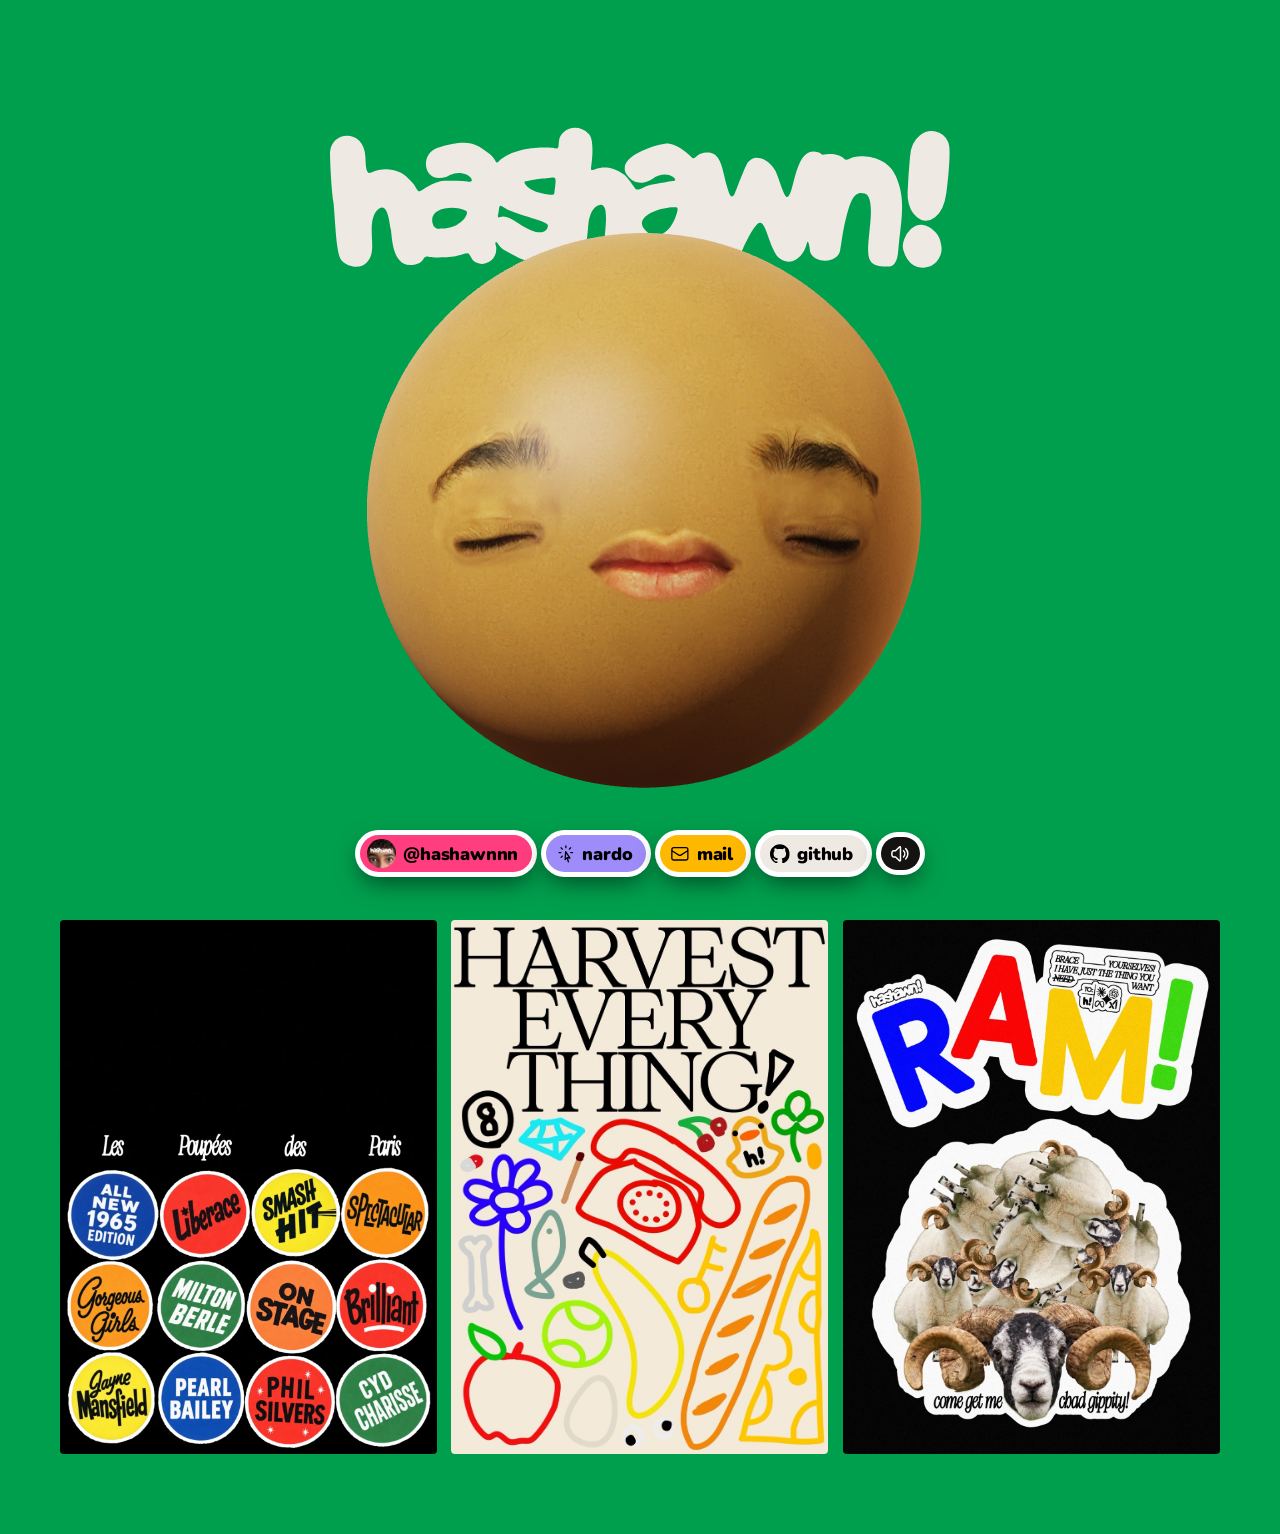
==== index.html @ c71bf241 "RAM! at the new ratio" ====
<!doctype html>
<html lang="en">
<head>
<meta charset="utf-8">
<meta name="viewport" content="width=device-width, initial-scale=1, viewport-fit=cover">
<title>hashawn!</title>
<meta name="description" content="hashawn — a face on a ball, some posters, and Nardo.">
<meta name="theme-color" content="#009f4d">
<link rel="preconnect" href="https://fonts.googleapis.com">
<link rel="stylesheet" href="https://fonts.googleapis.com/css2?family=Nunito:wght@800;900&display=swap">
<link rel="stylesheet" href="style.css">
<link rel="icon" href="assets/favicon.svg" type="image/svg+xml">
<link rel="preload" as="image" href="assets/face/open_closed.webp">
<link rel="preload" as="image" href="assets/face/normal.webp">
</head>
<body>

<canvas id="face" aria-label="Hassan's face, on a ball. Drag to spin, tap to poke."></canvas>
<div class="bubble" id="bubble" hidden><span class="txt"></span></div>

<main>
  <header class="hero" id="hero">
    <svg class="logo" id="lockup" viewBox="0 0 906 205" aria-label="hashawn!"><use href="#logo"/></svg>
    <nav class="pills" aria-label="Links">
      <a class="pill ig" href="https://instagram.com/hashawnnn" target="_blank" rel="noopener"><img class="pfp" src="assets/pfp.png" alt="" width="160" height="160"><span>@hashawnnn</span></a>
      <a class="pill nardo" href="nardo/"><svg class="ic"><use href="#i-rays"/></svg><span>nardo</span></a>
      <a class="pill mail" href="mailto:hi@hashawn.com"><svg class="ic"><use href="#i-mail"/></svg><span>mail</span></a>
      <a class="pill gh" href="https://github.com/hshwn" target="_blank" rel="noopener"><svg class="ic"><use href="#i-github"/></svg><span>github</span></a>
      <button class="pill mute" id="mute" aria-pressed="false" aria-label="Mute him"><svg class="ic on"><use href="#i-speaker"/></svg><svg class="ic off"><use href="#i-speaker-x"/></svg></button>
    </nav>
  </header>

  <section class="grid" id="grid" aria-label="Posters">
    <a class="poster" href="assets/poupees.webp" data-id="poupees" data-title="Les Poupées de Paris" data-line="twelve badges. one afternoon. five colors and a lot of liberace.">
      <img src="assets/poupees-thumb.jpg" alt="Les Poupées de Paris, a sheet of twelve showbiz badges" width="1131" height="1600" loading="lazy">
    </a>
    <a class="poster" href="assets/harvest.jpg" data-id="harvest" data-title="Harvest Everything!" data-line="every single doodle drawn on a trackpad. the phone has a cord because it's a nice phone.">
      <img src="assets/harvest-thumb.jpg" alt="Harvest Everything, a doodle poster" width="905" height="1280" loading="lazy">
    </a>
    <a class="poster" href="assets/ram.webp" data-id="ram" data-title="RAM!" data-line="the sheep are real. the threat is real. come get me chad gippity.">
      <img src="assets/ram-thumb.jpg" alt="RAM!, a sticker poster of a pile of rams" width="1131" height="1600" loading="lazy">
    </a>
  </section>
</main>

<div class="shade" id="shade" hidden></div>

<script src="sprite.js"></script>
<script src="voice.js"></script>
<script src="sphere.js"></script>
<script src="site.js"></script>
</body>
</html>
---- style.css ----
/* hashawn.com */
:root {
  --bg: #009f4d;
  --black: #000;
  --cream: #eee9e3;
  --green: #009f4d;
  --nardo: #9e8cfa;
  --rose: #ff3d7f;
  --amber: #ffb800;
  --paper: #161616;
  --ink: #f1ede6;
  --mute: #8f8a82;
  --line: rgba(255,255,255,0.08);
  --rim: 5px;
  --r: 22px;
  --gap: 14px;
}

* { box-sizing: border-box; }
html { -webkit-text-size-adjust: 100%; background: var(--bg); scroll-behavior: smooth; }
body {
  margin: 0;
  background: var(--bg);
  color: var(--ink);
  font-family: ui-rounded, "SF Pro Rounded", "Nunito", system-ui, -apple-system, sans-serif;
  font-weight: 800;
  -webkit-font-smoothing: antialiased;
  overflow-x: hidden;
}
a { color: inherit; text-decoration: none; }

/* ---------- the ball ---------- */
#face {
  position: fixed; left: 0; top: 0; width: 100vw; height: 100vh; height: 100lvh;   /* large viewport: never resizes when the phone toolbar collapses */
  z-index: 45; pointer-events: none;          /* above the shade and an open poster; hit-testing is done in JS */
  touch-action: none;
}
#face.hot { pointer-events: auto; cursor: grab; }
#face.hot.grabbing { cursor: grabbing; }

.bubble {
  position: fixed; z-index: 46;
  width: max-content; max-width: min(320px, 70vw);
  background: #fff; color: #000;
  border-radius: 18px; padding: 10px 14px;
  font-size: 15px; font-weight: 800; line-height: 1.3;
  transform: translate(-50%, -100%);
  pointer-events: none;
  filter: drop-shadow(0 8px 20px rgba(0,0,0,0.5));
}
.bubble::after {
  content: ""; position: absolute; left: calc(50% + var(--tail, 0px)); bottom: -9px; width: 18px; height: 18px;
  background: #fff; border-radius: 3px; transform: translateX(-50%) rotate(45deg);
}
.bubble[hidden] { display: none; }
.bubble .txt::after { content: "▍"; animation: caret 0.8s steps(2) infinite; }
.bubble.done .txt::after { content: ""; }
@keyframes caret { 50% { opacity: 0; } }

/* ---------- hero ---------- */
main { max-width: 1200px; margin: 0 auto; padding: 0 20px 80px; }
.hero { position: relative; height: 100svh; min-height: 560px; }
.logo {
  position: fixed; left: 0; top: 0; transform-origin: 0 0;
  width: min(620px, 74vw); height: auto; overflow: visible;
  color: var(--cream); fill: currentColor;
  z-index: 40; cursor: pointer;
  transition: filter 0.2s, opacity 0.15s;
}
.logo.small { filter: drop-shadow(0 4px 14px rgba(0,0,0,0.8)); }
body.locked { overflow: hidden; }
.pills {
  position: absolute; left: 0; right: 0; bottom: 28px;
  display: flex; flex-wrap: wrap; justify-content: center; align-items: center; gap: 12px 14px;
  z-index: 7;
}
.pill {
  display: inline-flex; align-items: center; gap: 0.4em;
  padding: 0.36em 0.75em 0.36em 0.55em;
  border-radius: 999px;
  background: var(--role); color: #000;
  font: inherit; font-size: clamp(15px, 1.4vw, 19px); font-weight: 900; letter-spacing: -0.01em;
  white-space: nowrap; border: 0; cursor: pointer;
  box-shadow: 0 0 0 var(--rim) #fff, 0 10px 24px rgba(0,0,0,0.55);
  transition: transform 0.08s;
  -webkit-tap-highlight-color: transparent;
}
.pill:active { transform: scale(0.95) rotate(-2deg); }
.pill .ic { width: 1.1em; height: 1.1em; flex: none; }
.pill .pfp { width: 1.6em; height: 1.6em; border-radius: 50%; object-fit: cover; flex: none; margin: -0.2em 0 -0.2em -0.15em; }
.pill.nardo { --role: var(--nardo); }
.pill.ig    { --role: var(--rose); }
.pill.mail  { --role: var(--amber); }
.pill.gh    { --role: var(--cream); }
.pill.mute  { --role: #141311; padding: 0.36em 0.55em; color: #fff; }
.pill.mute .off { display: none; }
.pill.mute[aria-pressed="true"] { --role: #cfc9bf; color: #141311; }
.pill.mute[aria-pressed="true"] .on { display: none; }
.pill.mute[aria-pressed="true"] .off { display: block; }

/* ---------- posters ---------- */
.grid {
  display: grid; grid-template-columns: repeat(3, 1fr); gap: var(--gap); align-items: start;
  padding-top: 20px;
}
.poster {
  display: block; position: relative; z-index: 2;
  touch-action: pan-y;
  -webkit-user-drag: none; -webkit-user-select: none; user-select: none;
  -webkit-tap-highlight-color: transparent;
  will-change: transform;
}
.poster img { display: block; width: 100%; height: auto; border-radius: 4px; pointer-events: none; }
.poster.lifted { z-index: 30; cursor: grabbing; }
.poster.lifted img { box-shadow: 0 30px 70px rgba(0,0,0,0.7); }
.poster.open {
  position: fixed; z-index: 40; left: 50%; top: 50%;
  width: auto; max-width: min(92vw, 1100px);
  transform: translate(-50%, -50%);
  cursor: zoom-out;
}
.poster.open img { width: auto; max-width: min(92vw, 1100px); max-height: 86vh; border-radius: 6px; }
.slot { border-radius: 4px; background: var(--paper); }

.shade { position: fixed; inset: 0; z-index: 35; background: rgba(0,0,0,0.82); }
.shade[hidden] { display: none; }

@media (max-width: 720px) {
  main { padding: 0 14px 60px; }
  .hero { min-height: 520px; }
  .pills { bottom: 18px; gap: 10px; }
  .pill { font-size: 15px; }
  .grid { grid-template-columns: 1fr; gap: 12px; }
  .poster.open img { max-height: 70vh; }
  .bubble { font-size: 14px; }
}

@media (min-width: 721px) and (max-width: 1000px) {
  .grid { grid-template-columns: repeat(2, 1fr); }
}

@media (prefers-reduced-motion: reduce) {
  html { scroll-behavior: auto; }
}

/* ---------- nardo page ---------- */
.study { max-width: 1120px; margin: 0 auto; padding: 18px 16px 60px; display: grid; gap: 14px; font-weight: 600; color: #141311; }
.topbar { display: flex; align-items: center; justify-content: space-between; padding: 6px 2px 10px; }
.topbar .mark { display: block; width: 54px; transform: rotate(-6deg); }
.topbar .mark svg { width: 100%; height: auto; display: block; overflow: visible; color: var(--cream); fill: currentColor; }
.topbar .pill { transform: rotate(3deg); font-size: 16px; }

.nardo-hero {
  background: var(--nardo); color: #000;
  border-radius: var(--r); padding: 26px 22px 22px;
  display: grid; grid-template-columns: auto 1fr auto; align-items: center; gap: 18px;
  box-shadow: 0 0 0 var(--rim) #fff;
  margin: 8px 8px 4px;
}
.nardo-hero h1 { margin: 0; font-size: 44px; font-weight: 900; letter-spacing: -0.02em; }
.nardo-hero .sub { margin: 4px 0 0; font-size: 16px; font-weight: 700; opacity: 0.8; }
.nardo-hero .meta { text-align: right; font-size: 13px; font-weight: 700; opacity: 0.75; line-height: 1.5; }

.chip {
  width: 40px; height: 40px; border-radius: 12px;
  display: grid; place-items: center;
  background: var(--role, var(--cream)); color: #000;
}
.chip svg { width: 22px; height: 22px; }
.chip.big { width: 56px; height: 56px; border-radius: 16px; }
.chip.big svg { width: 32px; height: 32px; }
.nardo-hero .chip { background: #000; color: var(--nardo); }

.sec {
  display: grid; grid-template-columns: 1fr 1fr; gap: 16px;
  background: #f3efe8; border-radius: var(--r); padding: 18px;
  box-shadow: 0 0 0 var(--rim) #fff;
  margin: 8px;
  scroll-margin-top: 10px;
}
.sec.flip .media { order: -1; }
.sec .text { display: flex; flex-direction: column; justify-content: space-between; min-height: 220px; }
.sec .name { font-size: 24px; font-weight: 900; margin: 0; }
.sec .text p { margin: 10px 0 0; color: #141311; font-size: 15px; line-height: 1.45; max-width: 44ch; }
.sec .text em { font-style: normal; color: var(--role); }
.sec .tags { display: flex; flex-wrap: wrap; gap: 6px; margin-top: 14px; }
.tag { font-size: 12px; font-weight: 800; padding: 5px 10px; border-radius: 999px; background: var(--role); color: #000; }
.media {
  aspect-ratio: 16 / 10; border-radius: 10px; overflow: hidden;
  background: rgba(0,0,0,0.06);
  display: grid; place-items: center;
  border: 1.5px dashed color-mix(in srgb, var(--role) 55%, transparent);
  color: var(--role); font-weight: 800; font-size: 13px;
}
.media img, .media video { width: 100%; height: 100%; object-fit: cover; display: block; border: 0; }
.media.has { border: 0; }

@media (max-width: 760px) {
  .sec { grid-template-columns: 1fr; }
  .sec.flip .media { order: 0; }
  .sec .text { min-height: 0; }
  .nardo-hero { grid-template-columns: auto 1fr; }
  .nardo-hero .meta { grid-column: 1 / -1; text-align: left; }
  .nardo-hero h1 { font-size: 34px; }
}
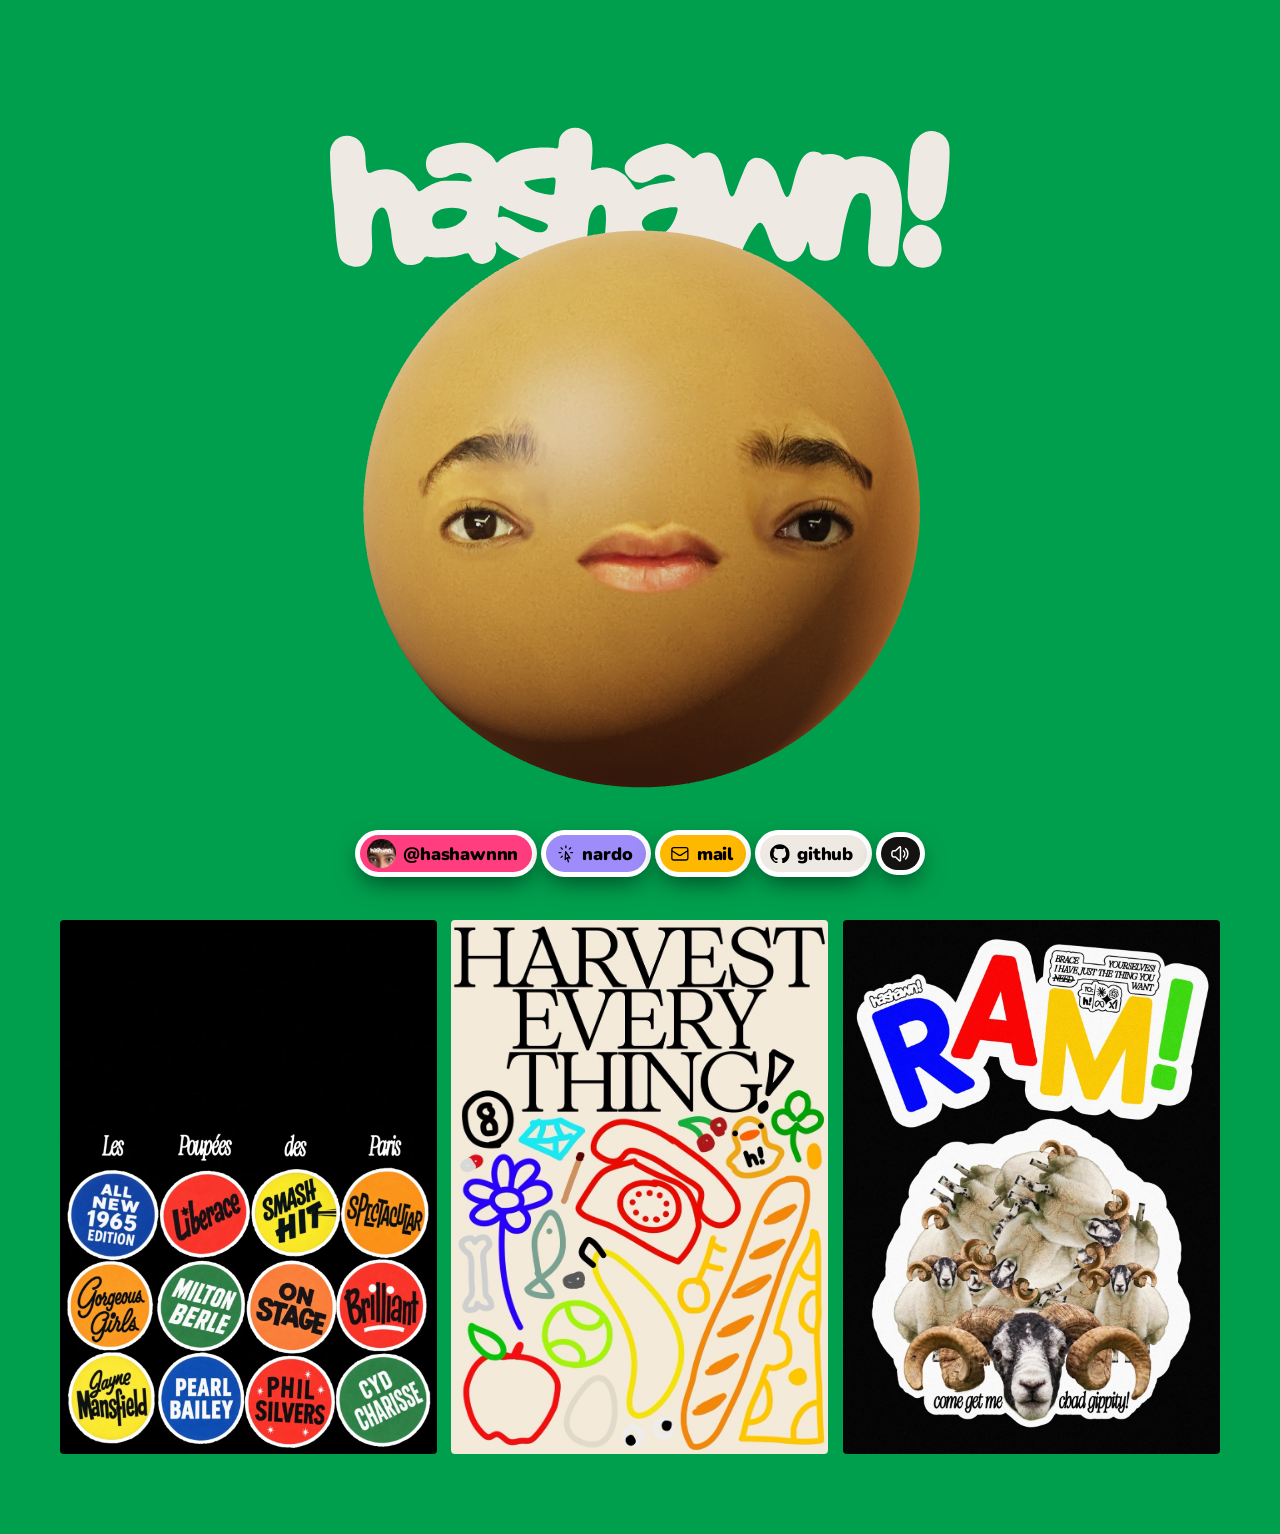
==== commit 5e9981f5: "Drop the process strip; captions stay" ====
--- a/index.html
+++ b/index.html
@@ -33,12 +33,21 @@
   <section class="grid" id="grid" aria-label="Posters">
     <a class="poster" href="assets/poupees.webp" data-id="poupees" data-title="Les Poupées de Paris" data-line="twelve badges. one afternoon. five colors and a lot of liberace.">
       <img src="assets/poupees-thumb.jpg" alt="Les Poupées de Paris, a sheet of twelve showbiz badges" width="1131" height="1600" loading="lazy">
+      <div class="meta">
+        <p class="cap"><b>Les Poupées de Paris</b><span>2026</span><span>lettering, badges</span></p>
+      </div>
     </a>
     <a class="poster" href="assets/harvest.jpg" data-id="harvest" data-title="Harvest Everything!" data-line="every single doodle drawn on a trackpad. the phone has a cord because it's a nice phone.">
       <img src="assets/harvest-thumb.jpg" alt="Harvest Everything, a doodle poster" width="905" height="1280" loading="lazy">
+      <div class="meta">
+        <p class="cap"><b>Harvest Everything!</b><span>2026</span><span>type, trackpad doodles</span></p>
+      </div>
     </a>
     <a class="poster" href="assets/ram.webp" data-id="ram" data-title="RAM!" data-line="the sheep are real. the threat is real. come get me chad gippity.">
       <img src="assets/ram-thumb.jpg" alt="RAM!, a sticker poster of a pile of rams" width="1131" height="1600" loading="lazy">
+      <div class="meta">
+        <p class="cap"><b>RAM!</b><span>2026</span><span>collage, type</span></p>
+      </div>
     </a>
   </section>
 </main>
--- a/style.css
+++ b/style.css
@@ -113,13 +113,39 @@
 .poster img { display: block; width: 100%; height: auto; border-radius: 4px; pointer-events: none; }
 .poster.lifted { z-index: 30; cursor: grabbing; }
 .poster.lifted img { box-shadow: 0 30px 70px rgba(0,0,0,0.7); }
+.poster .meta { display: none; }
 .poster.open {
   position: fixed; z-index: 40; left: 50%; top: 50%;
   width: auto; max-width: min(92vw, 1100px);
   transform: translate(-50%, -50%);
   cursor: zoom-out;
-}
-.poster.open img { width: auto; max-width: min(92vw, 1100px); max-height: 86vh; border-radius: 6px; }
+  display: flex; flex-direction: column; align-items: center; gap: 12px;
+}
+.poster.open > img { width: auto; max-width: min(92vw, 1100px); max-height: 74vh; border-radius: 6px; }
+.poster.open .meta { display: flex; flex-direction: column; align-items: center; gap: 10px; cursor: default; }
+.cap {
+  margin: 0; display: inline-flex; align-items: center; gap: 0.6em;
+  background: #fff; color: #000; border-radius: 999px; padding: 0.35em 0.9em;
+  font-size: 14px; font-weight: 700; white-space: nowrap;
+}
+.cap b { font-weight: 900; }
+.cap span { opacity: 0.6; }
+.cap span::before { content: "·"; margin-right: 0.6em; opacity: 0.5; }
+.strip { display: flex; gap: 8px; }
+.strip button {
+  position: relative; border: 0; padding: 0; background: none; cursor: pointer;
+  width: 56px; border-radius: 6px; overflow: hidden;
+  box-shadow: 0 0 0 2px rgba(255,255,255,0.35);
+  transition: transform 0.08s;
+  -webkit-tap-highlight-color: transparent;
+}
+.strip button:active { transform: scale(0.94) rotate(-2deg); }
+.strip button.cur { box-shadow: 0 0 0 3px #fff; }
+.strip img { display: block; width: 100%; height: auto; }
+.strip i {
+  position: absolute; left: 4px; bottom: 4px; font: 800 10px/1 ui-rounded, "SF Pro Rounded", "Nunito", system-ui, sans-serif; font-style: normal;
+  background: #fff; color: #000; padding: 3px 5px; border-radius: 999px;
+}
 .slot { border-radius: 4px; background: var(--paper); }
 
 .shade { position: fixed; inset: 0; z-index: 35; background: rgba(0,0,0,0.82); }
@@ -131,7 +157,9 @@
   .pills { bottom: 18px; gap: 10px; }
   .pill { font-size: 15px; }
   .grid { grid-template-columns: 1fr; gap: 12px; }
-  .poster.open img { max-height: 70vh; }
+  .poster.open > img { max-height: 58vh; }
+  .cap { font-size: 12px; }
+  .strip button { width: 48px; }
   .bubble { font-size: 14px; }
 }
 
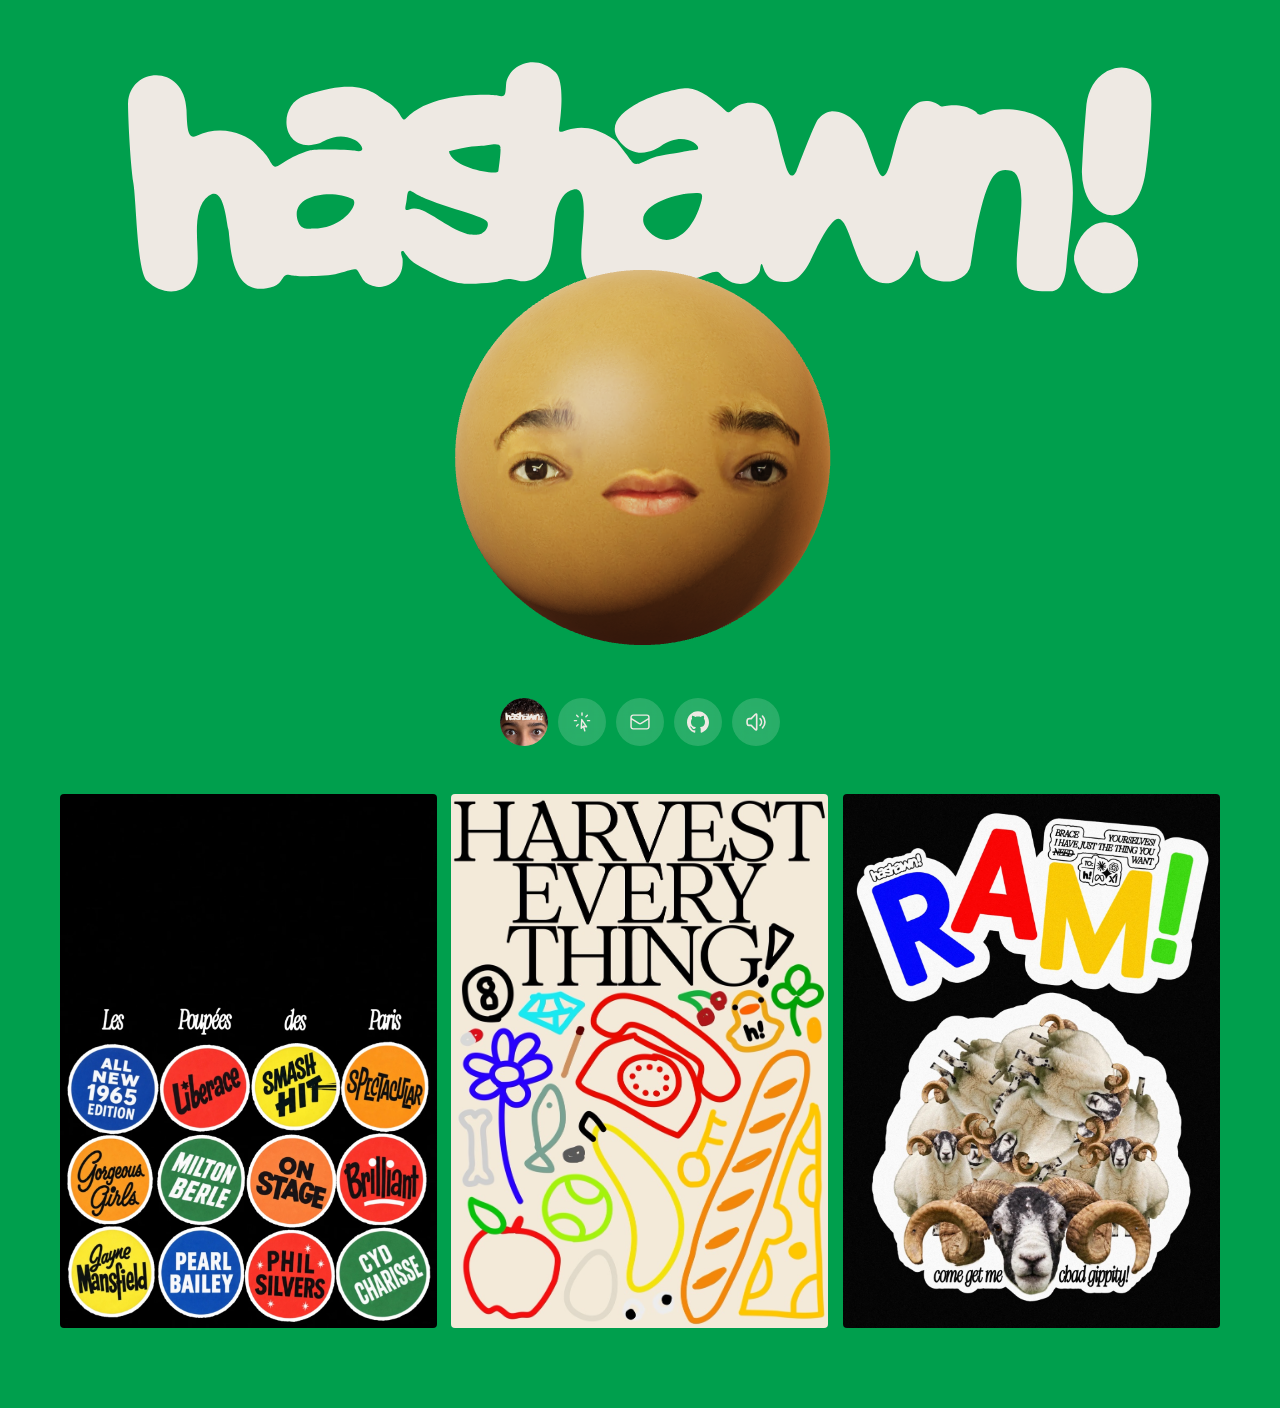
==== commit 926ccd90: "Links as a round icon dock instead of pills" ====
--- a/index.html
+++ b/index.html
@@ -21,12 +21,12 @@
 <main>
   <header class="hero" id="hero">
     <svg class="logo" id="lockup" viewBox="0 0 906 205" aria-label="hashawn!"><use href="#logo"/></svg>
-    <nav class="pills" aria-label="Links">
-      <a class="pill ig" href="https://instagram.com/hashawnnn" target="_blank" rel="noopener"><img class="pfp" src="assets/pfp.png" alt="" width="160" height="160"><span>@hashawnnn</span></a>
-      <a class="pill nardo" href="nardo/"><svg class="ic"><use href="#i-rays"/></svg><span>nardo</span></a>
-      <a class="pill mail" href="mailto:hi@hashawn.com"><svg class="ic"><use href="#i-mail"/></svg><span>mail</span></a>
-      <a class="pill gh" href="https://github.com/hshwn" target="_blank" rel="noopener"><svg class="ic"><use href="#i-github"/></svg><span>github</span></a>
-      <button class="pill mute" id="mute" aria-pressed="false" aria-label="Mute him"><svg class="ic on"><use href="#i-speaker"/></svg><svg class="ic off"><use href="#i-speaker-x"/></svg></button>
+    <nav class="dock pills" aria-label="Links">
+      <a class="dk" href="https://instagram.com/hashawnnn" target="_blank" rel="noopener" aria-label="Instagram, @hashawnnn" title="@hashawnnn"><img class="pfp" src="assets/pfp.png" alt="" width="160" height="160"></a>
+      <a class="dk" href="nardo/" aria-label="Nardo" title="nardo"><svg><use href="#i-rays"/></svg></a>
+      <a class="dk" href="mailto:hi@hashawn.com" aria-label="Email" title="mail"><svg><use href="#i-mail"/></svg></a>
+      <a class="dk" href="https://github.com/hshwn" target="_blank" rel="noopener" aria-label="GitHub" title="github"><svg><use href="#i-github"/></svg></a>
+      <button class="dk" id="mute" aria-pressed="false" aria-label="Mute him" title="sound"><svg class="on"><use href="#i-speaker"/></svg><svg class="off"><use href="#i-speaker-x"/></svg></button>
     </nav>
   </header>
 
--- a/style.css
+++ b/style.css
@@ -39,7 +39,7 @@
 #face.hot.grabbing { cursor: grabbing; }
 
 .bubble {
-  position: fixed; z-index: 46;
+  position: fixed; z-index: 47;
   width: max-content; max-width: min(320px, 70vw);
   background: #fff; color: #000;
   border-radius: 18px; padding: 10px 14px;
@@ -59,27 +59,45 @@
 
 /* ---------- hero ---------- */
 main { max-width: 1200px; margin: 0 auto; padding: 0 20px 80px; }
-.hero { position: relative; height: 100svh; min-height: 560px; }
+.hero { position: relative; height: 86svh; min-height: 560px; }   /* the grid peeks into the first screen */
 .logo {
   position: fixed; left: 0; top: 0; transform-origin: 0 0;
   width: min(620px, 74vw); height: auto; overflow: visible;
   color: var(--cream); fill: currentColor;
-  z-index: 40; cursor: pointer;
+  z-index: 40; cursor: pointer;                 /* behind him */
   transition: filter 0.2s, opacity 0.15s;
 }
 .logo.small { filter: drop-shadow(0 4px 14px rgba(0,0,0,0.8)); }
 body.locked { overflow: hidden; }
 .pills {
   position: absolute; left: 0; right: 0; bottom: 28px;
-  display: flex; flex-wrap: wrap; justify-content: center; align-items: center; gap: 12px 14px;
+  display: flex; justify-content: center; align-items: center; gap: 10px;
   z-index: 7;
 }
+/* the dock: round, translucent, icon only */
+.dk {
+  width: 48px; height: 48px; border-radius: 50%; border: 0; padding: 0;
+  display: grid; place-items: center; overflow: hidden;
+  background: rgba(255,255,255,0.16); color: var(--cream);
+  -webkit-backdrop-filter: blur(8px); backdrop-filter: blur(8px);
+  cursor: pointer; transition: transform 0.15s, background 0.15s;
+  -webkit-tap-highlight-color: transparent;
+}
+.dk:hover { transform: scale(1.08); background: rgba(255,255,255,0.24); }
+.dk:active { transform: scale(0.94); }
+.dk svg { width: 22px; height: 22px; }
+.dk .pfp { width: 100%; height: 100%; object-fit: cover; display: block; }
+.dk .off { display: none; }
+.dk[aria-pressed="true"] { background: rgba(0,0,0,0.35); }
+.dk[aria-pressed="true"] .on { display: none; }
+.dk[aria-pressed="true"] .off { display: block; }
+
 .pill {
   display: inline-flex; align-items: center; gap: 0.4em;
   padding: 0.36em 0.75em 0.36em 0.55em;
   border-radius: 999px;
   background: var(--role); color: #000;
-  font: inherit; font-size: clamp(15px, 1.4vw, 19px); font-weight: 900; letter-spacing: -0.01em;
+  font: inherit; font-size: clamp(15px, 1.5vw, 30px); font-weight: 900; letter-spacing: -0.01em;
   white-space: nowrap; border: 0; cursor: pointer;
   box-shadow: 0 0 0 var(--rim) #fff, 0 10px 24px rgba(0,0,0,0.55);
   transition: transform 0.08s;
@@ -92,11 +110,6 @@
 .pill.ig    { --role: var(--rose); }
 .pill.mail  { --role: var(--amber); }
 .pill.gh    { --role: var(--cream); }
-.pill.mute  { --role: #141311; padding: 0.36em 0.55em; color: #fff; }
-.pill.mute .off { display: none; }
-.pill.mute[aria-pressed="true"] { --role: #cfc9bf; color: #141311; }
-.pill.mute[aria-pressed="true"] .on { display: none; }
-.pill.mute[aria-pressed="true"] .off { display: block; }
 
 /* ---------- posters ---------- */
 .grid {
@@ -131,21 +144,6 @@
 .cap b { font-weight: 900; }
 .cap span { opacity: 0.6; }
 .cap span::before { content: "·"; margin-right: 0.6em; opacity: 0.5; }
-.strip { display: flex; gap: 8px; }
-.strip button {
-  position: relative; border: 0; padding: 0; background: none; cursor: pointer;
-  width: 56px; border-radius: 6px; overflow: hidden;
-  box-shadow: 0 0 0 2px rgba(255,255,255,0.35);
-  transition: transform 0.08s;
-  -webkit-tap-highlight-color: transparent;
-}
-.strip button:active { transform: scale(0.94) rotate(-2deg); }
-.strip button.cur { box-shadow: 0 0 0 3px #fff; }
-.strip img { display: block; width: 100%; height: auto; }
-.strip i {
-  position: absolute; left: 4px; bottom: 4px; font: 800 10px/1 ui-rounded, "SF Pro Rounded", "Nunito", system-ui, sans-serif; font-style: normal;
-  background: #fff; color: #000; padding: 3px 5px; border-radius: 999px;
-}
 .slot { border-radius: 4px; background: var(--paper); }
 
 .shade { position: fixed; inset: 0; z-index: 35; background: rgba(0,0,0,0.82); }
@@ -153,13 +151,11 @@
 
 @media (max-width: 720px) {
   main { padding: 0 14px 60px; }
-  .hero { min-height: 520px; }
-  .pills { bottom: 18px; gap: 10px; }
-  .pill { font-size: 15px; }
+  .hero { height: 100svh; min-height: 520px; }
+  .pills { bottom: 18px; }
   .grid { grid-template-columns: 1fr; gap: 12px; }
   .poster.open > img { max-height: 58vh; }
   .cap { font-size: 12px; }
-  .strip button { width: 48px; }
   .bubble { font-size: 14px; }
 }
 
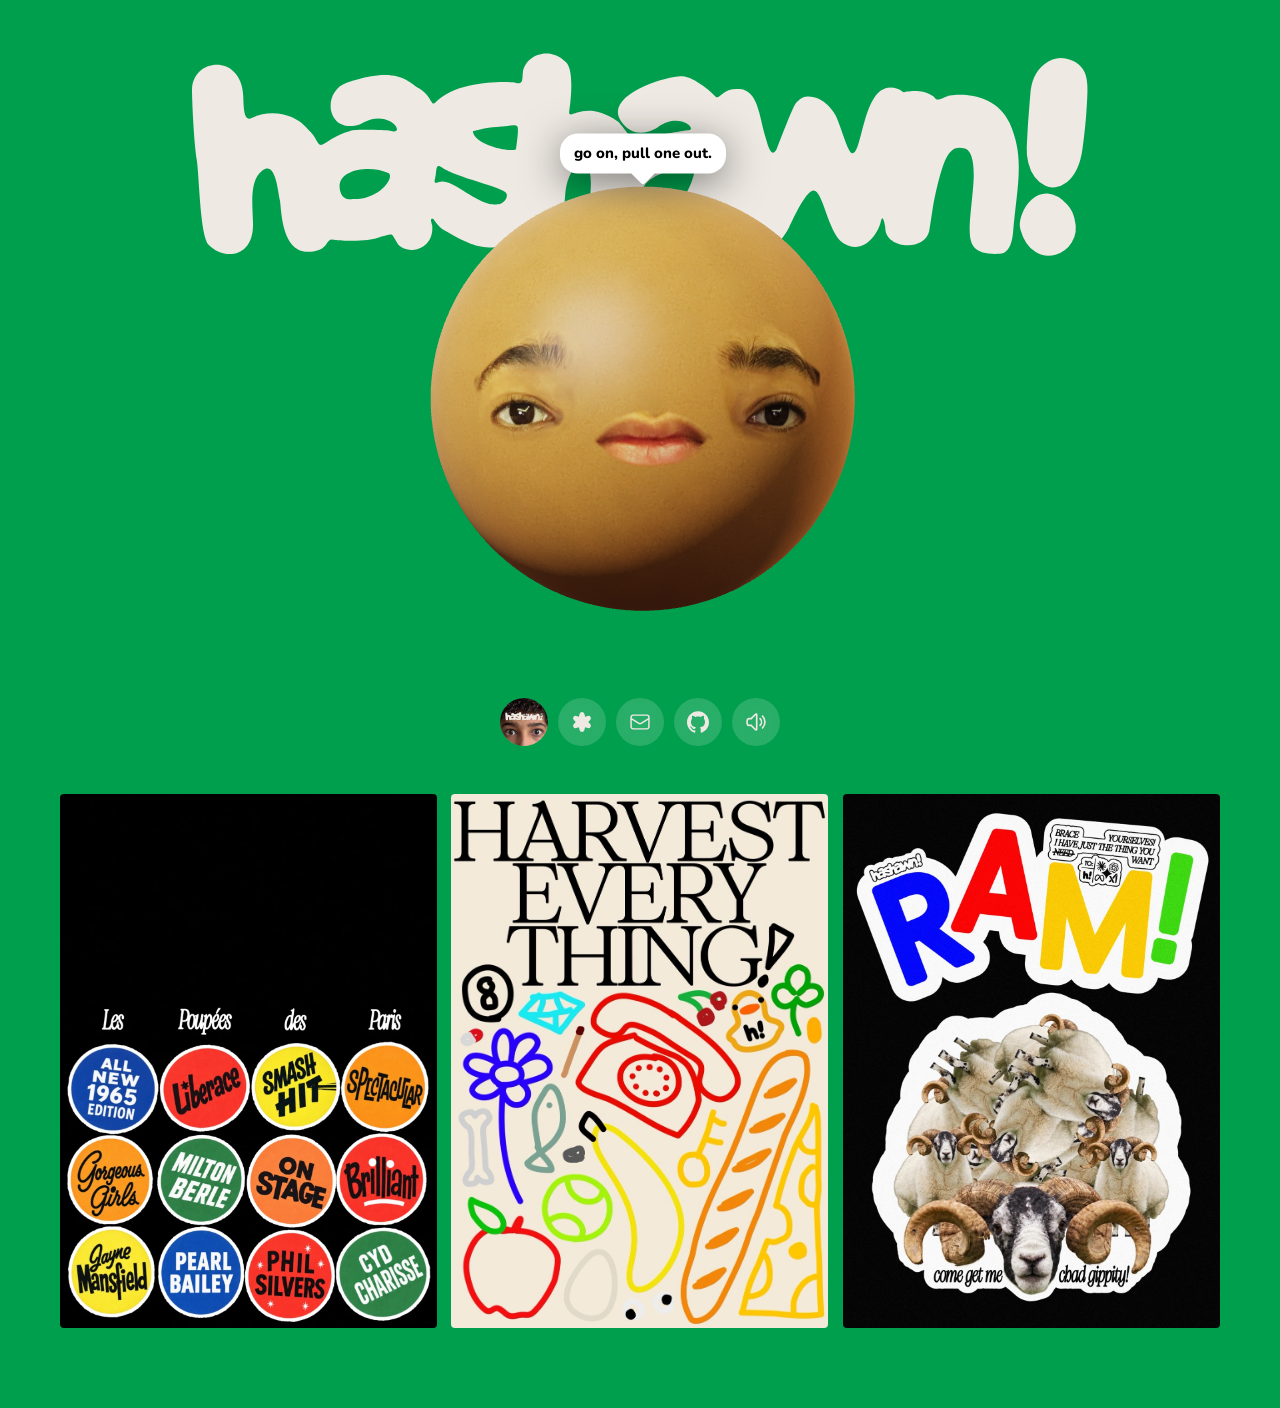
==== commit 6951dcf8: "Nardo mark: six-petal flower as one SVG path; used in the dock and on the Nardo page" ====
--- a/index.html
+++ b/index.html
@@ -23,7 +23,7 @@
     <svg class="logo" id="lockup" viewBox="0 0 906 205" aria-label="hashawn!"><use href="#logo"/></svg>
     <nav class="dock pills" aria-label="Links">
       <a class="dk" href="https://instagram.com/hashawnnn" target="_blank" rel="noopener" aria-label="Instagram, @hashawnnn" title="@hashawnnn"><img class="pfp" src="assets/pfp.png" alt="" width="160" height="160"></a>
-      <a class="dk" href="nardo/" aria-label="Nardo" title="nardo"><svg><use href="#i-rays"/></svg></a>
+      <a class="dk" href="nardo/" aria-label="Nardo" title="nardo"><svg><use href="#nardo"/></svg></a>
       <a class="dk" href="mailto:hi@hashawn.com" aria-label="Email" title="mail"><svg><use href="#i-mail"/></svg></a>
       <a class="dk" href="https://github.com/hshwn" target="_blank" rel="noopener" aria-label="GitHub" title="github"><svg><use href="#i-github"/></svg></a>
       <button class="dk" id="mute" aria-pressed="false" aria-label="Mute him" title="sound"><svg class="on"><use href="#i-speaker"/></svg><svg class="off"><use href="#i-speaker-x"/></svg></button>
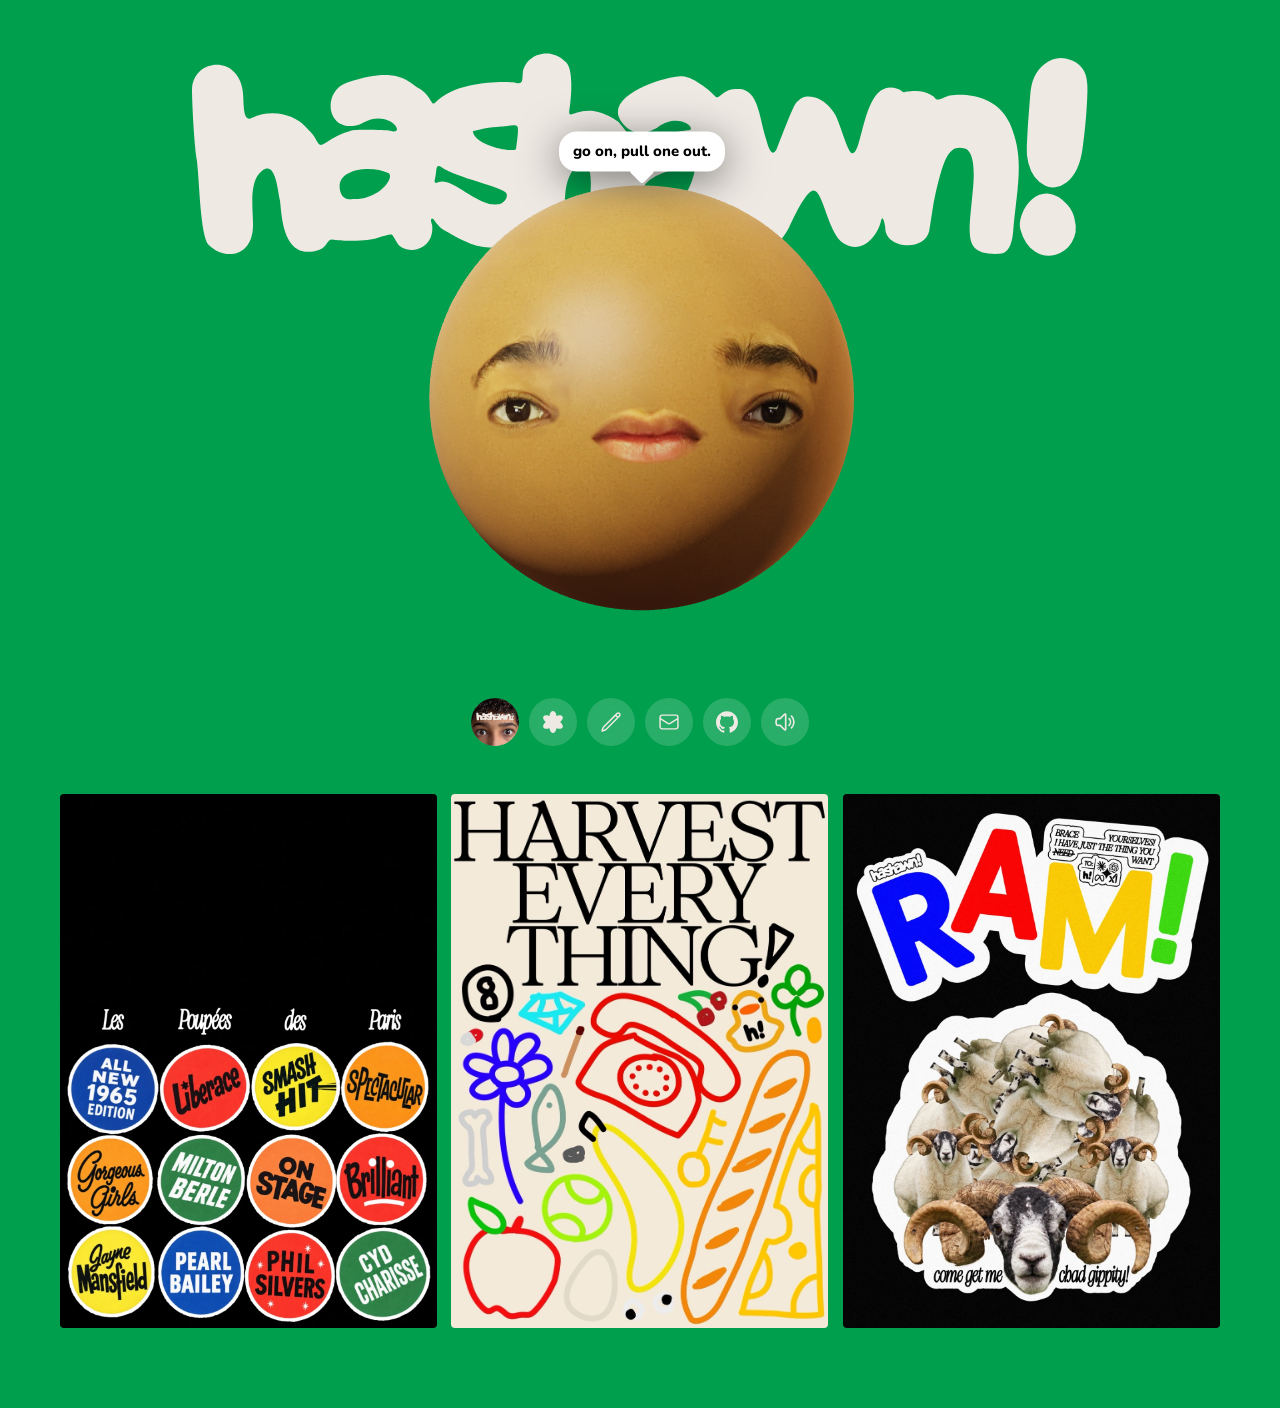
==== commit d9323c8c: "Blog: markdown posts with no build step, him in the corner reading the opener" ====
--- a/index.html
+++ b/index.html
@@ -24,6 +24,7 @@
     <nav class="dock pills" aria-label="Links">
       <a class="dk" href="https://instagram.com/hashawnnn" target="_blank" rel="noopener" aria-label="Instagram, @hashawnnn" title="@hashawnnn"><img class="pfp" src="assets/pfp.png" alt="" width="160" height="160"></a>
       <a class="dk" href="nardo/" aria-label="Nardo" title="nardo"><svg><use href="#nardo"/></svg></a>
+      <a class="dk" href="blog/" aria-label="Blog" title="blog"><svg><use href="#i-pen"/></svg></a>
       <a class="dk" href="mailto:hi@hashawn.com" aria-label="Email" title="mail"><svg><use href="#i-mail"/></svg></a>
       <a class="dk" href="https://github.com/hshwn" target="_blank" rel="noopener" aria-label="GitHub" title="github"><svg><use href="#i-github"/></svg></a>
       <button class="dk" id="mute" aria-pressed="false" aria-label="Mute him" title="sound"><svg class="on"><use href="#i-speaker"/></svg><svg class="off"><use href="#i-speaker-x"/></svg></button>
--- a/style.css
+++ b/style.css
@@ -227,3 +227,36 @@
   .nardo-hero .meta { grid-column: 1 / -1; text-align: left; }
   .nardo-hero h1 { font-size: 34px; }
 }
+
+/* ---------- blog ---------- */
+body.blog #face { pointer-events: none; }
+.sheet {
+  background: #f3efe8; color: #141311; border-radius: var(--r); padding: 28px 28px 36px;
+  box-shadow: 0 0 0 var(--rim) #fff; margin: 8px;
+  font-weight: 600; font-size: 17px; line-height: 1.55;
+  max-width: 720px; justify-self: center; width: calc(100% - 16px);
+}
+.sheet h1 { font-size: 34px; font-weight: 900; letter-spacing: -0.02em; margin: 0 0 4px; line-height: 1.1; }
+.sheet .date, .sheet .muted { color: #7a766f; font-size: 14px; font-weight: 700; margin: 0 0 18px; }
+.sheet .back { display: inline-block; font-size: 14px; font-weight: 800; color: #009f4d; margin-bottom: 14px; }
+.sheet article h2 { font-size: 22px; font-weight: 900; margin: 28px 0 8px; }
+.sheet article h3 { font-size: 18px; font-weight: 900; margin: 22px 0 6px; }
+.sheet article p { margin: 0 0 14px; }
+.sheet article a { color: #009f4d; text-decoration: underline; text-decoration-thickness: 2px; text-underline-offset: 2px; }
+.sheet article img { display: block; max-width: 100%; height: auto; border-radius: 10px; margin: 18px 0; }
+.sheet article code { font: 600 0.92em ui-monospace, "SF Mono", Menlo, monospace; background: rgba(0,0,0,0.06); padding: 2px 5px; border-radius: 5px; }
+.sheet article pre { background: #141311; color: #f1ede6; padding: 14px 16px; border-radius: 10px; overflow-x: auto; margin: 18px 0; }
+.sheet article pre code { background: none; padding: 0; color: inherit; }
+.sheet article blockquote { margin: 18px 0; padding: 4px 0 4px 16px; border-left: 4px solid #009f4d; color: #3d3a35; }
+.sheet article ul, .sheet article ol { padding-left: 22px; margin: 0 0 14px; }
+.sheet article hr { border: 0; border-top: 2px solid rgba(0,0,0,0.08); margin: 24px 0; }
+.posts { list-style: none; padding: 0; margin: 0; }
+.posts li + li { border-top: 2px solid rgba(0,0,0,0.07); }
+.posts a { display: flex; justify-content: space-between; align-items: baseline; gap: 16px; padding: 14px 0; }
+.posts b { font-weight: 900; font-size: 20px; }
+.posts span { color: #7a766f; font-size: 14px; font-weight: 700; white-space: nowrap; }
+@media (max-width: 720px) {
+  .sheet { padding: 22px 18px 28px; font-size: 16px; }
+  .sheet h1 { font-size: 28px; }
+  .posts a { flex-direction: column; gap: 2px; }
+}
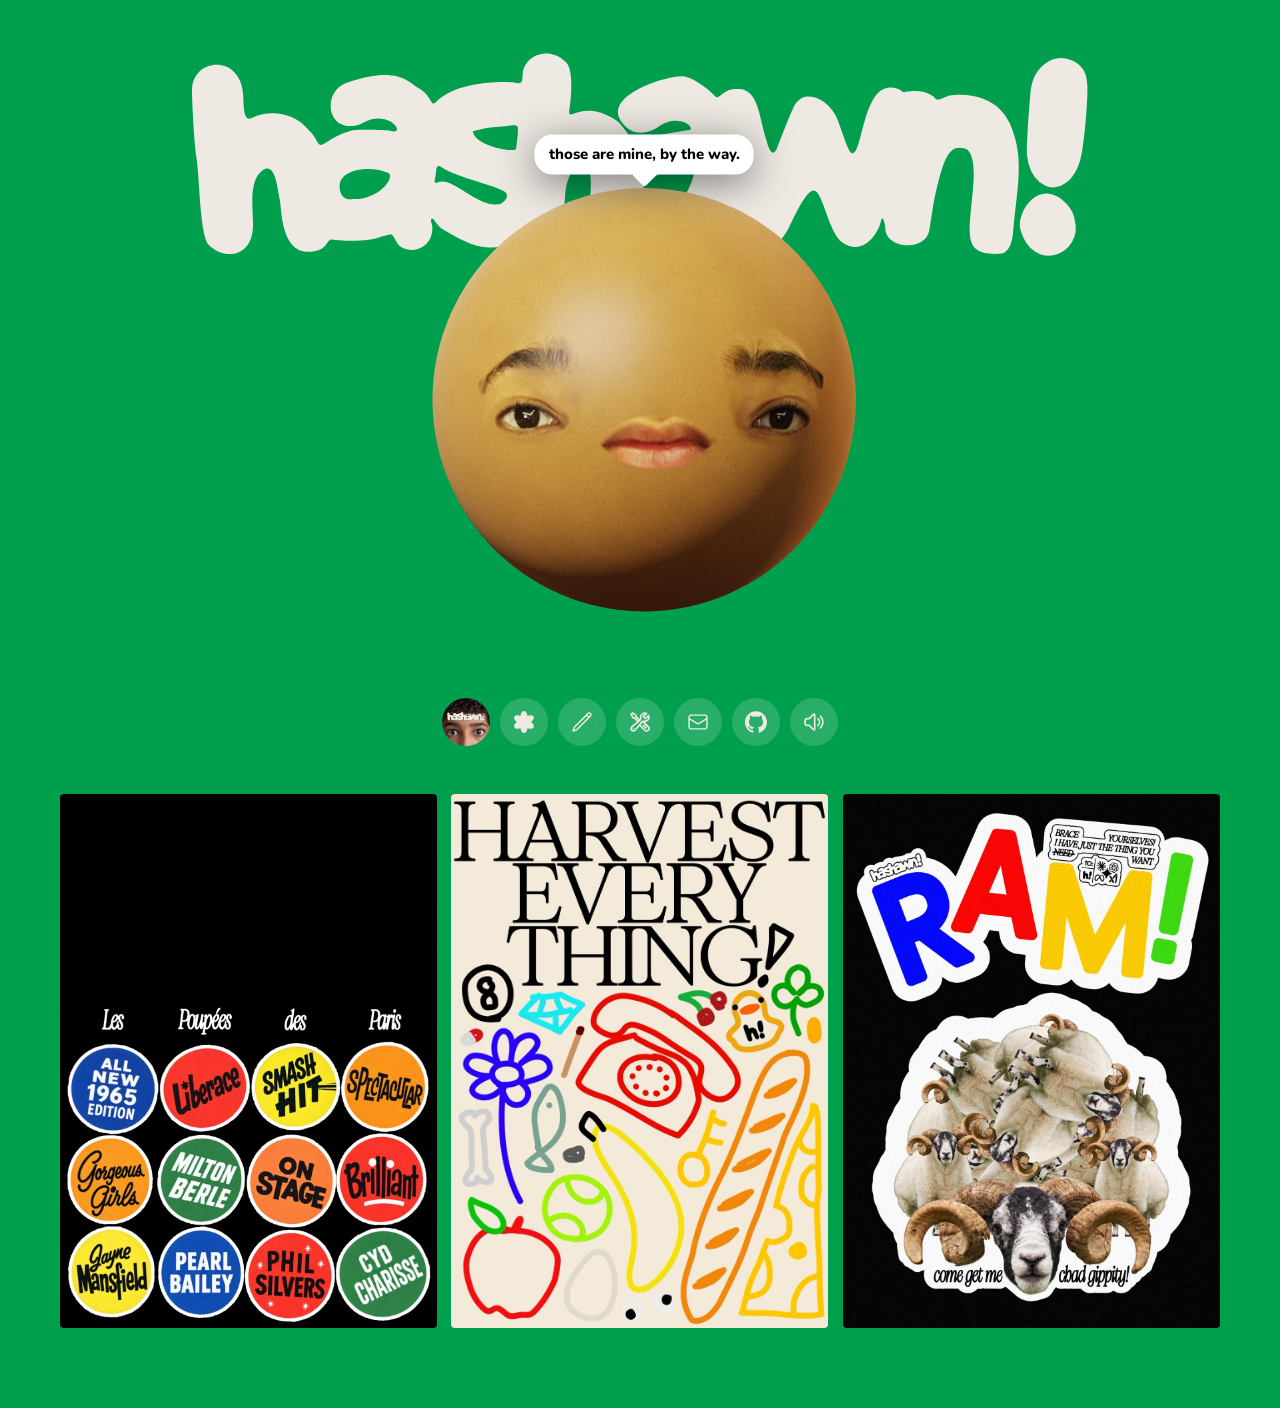
==== commit cd51e381: "tools/compress: ncz in the browser Rust port of the ncz v2 reference (byte-identical NCZ2 streams, v" ====
--- a/index.html
+++ b/index.html
@@ -25,6 +25,7 @@
       <a class="dk" href="https://instagram.com/hashawnnn" target="_blank" rel="noopener" aria-label="Instagram, @hashawnnn" title="@hashawnnn"><img class="pfp" src="assets/pfp.png" alt="" width="160" height="160"></a>
       <a class="dk" href="nardo/" aria-label="Nardo" title="nardo"><svg><use href="#nardo"/></svg></a>
       <a class="dk" href="blog/" aria-label="Blog" title="blog"><svg><use href="#i-pen"/></svg></a>
+      <a class="dk" href="tools/" aria-label="Tools" title="tools"><svg><use href="#i-wrench"/></svg></a>
       <a class="dk" href="mailto:hi@hashawn.com" aria-label="Email" title="mail"><svg><use href="#i-mail"/></svg></a>
       <a class="dk" href="https://github.com/hshwn" target="_blank" rel="noopener" aria-label="GitHub" title="github"><svg><use href="#i-github"/></svg></a>
       <button class="dk" id="mute" aria-pressed="false" aria-label="Mute him" title="sound"><svg class="on"><use href="#i-speaker"/></svg><svg class="off"><use href="#i-speaker-x"/></svg></button>
--- a/style.css
+++ b/style.css
@@ -228,35 +228,77 @@
   .nardo-hero h1 { font-size: 34px; }
 }
 
-/* ---------- blog ---------- */
+/* ---------- blog: cream pages, one per post ---------- */
+html.blog, body.blog { background: #f3efe8; color: #141311; }
+body.blog { min-height: 100svh; }
 body.blog #face { pointer-events: none; }
-.sheet {
-  background: #f3efe8; color: #141311; border-radius: var(--r); padding: 28px 28px 36px;
-  box-shadow: 0 0 0 var(--rim) #fff; margin: 8px;
-  font-weight: 600; font-size: 17px; line-height: 1.55;
-  max-width: 720px; justify-self: center; width: calc(100% - 16px);
-}
-.sheet h1 { font-size: 34px; font-weight: 900; letter-spacing: -0.02em; margin: 0 0 4px; line-height: 1.1; }
-.sheet .date, .sheet .muted { color: #7a766f; font-size: 14px; font-weight: 700; margin: 0 0 18px; }
-.sheet .back { display: inline-block; font-size: 14px; font-weight: 800; color: #009f4d; margin-bottom: 14px; }
-.sheet article h2 { font-size: 22px; font-weight: 900; margin: 28px 0 8px; }
-.sheet article h3 { font-size: 18px; font-weight: 900; margin: 22px 0 6px; }
-.sheet article p { margin: 0 0 14px; }
-.sheet article a { color: #009f4d; text-decoration: underline; text-decoration-thickness: 2px; text-underline-offset: 2px; }
-.sheet article img { display: block; max-width: 100%; height: auto; border-radius: 10px; margin: 18px 0; }
-.sheet article code { font: 600 0.92em ui-monospace, "SF Mono", Menlo, monospace; background: rgba(0,0,0,0.06); padding: 2px 5px; border-radius: 5px; }
-.sheet article pre { background: #141311; color: #f1ede6; padding: 14px 16px; border-radius: 10px; overflow-x: auto; margin: 18px 0; }
-.sheet article pre code { background: none; padding: 0; color: inherit; }
-.sheet article blockquote { margin: 18px 0; padding: 4px 0 4px 16px; border-left: 4px solid #009f4d; color: #3d3a35; }
-.sheet article ul, .sheet article ol { padding-left: 22px; margin: 0 0 14px; }
-.sheet article hr { border: 0; border-top: 2px solid rgba(0,0,0,0.08); margin: 24px 0; }
-.posts { list-style: none; padding: 0; margin: 0; }
-.posts li + li { border-top: 2px solid rgba(0,0,0,0.07); }
-.posts a { display: flex; justify-content: space-between; align-items: baseline; gap: 16px; padding: 14px 0; }
-.posts b { font-weight: 900; font-size: 20px; }
-.posts span { color: #7a766f; font-size: 14px; font-weight: 700; white-space: nowrap; }
+.blogbar {
+  display: flex; align-items: center; gap: 14px;
+  max-width: 720px; margin: 0 auto; padding: 22px 20px 0;
+}
+.blogbar .mark { display: block; width: 44px; transform: rotate(-6deg); color: #141311; }
+.blogbar .mark svg { width: 100%; height: auto; display: block; overflow: visible; fill: currentColor; }
+.blogbar .crumb { font-weight: 900; font-size: 15px; color: #7a766f; }
+.page { max-width: 720px; margin: 0 auto; padding: 28px 20px 120px; font-weight: 600; font-size: 18px; line-height: 1.6; }
+.page .muted { color: #7a766f; font-weight: 700; }
+.page h1 { font-size: clamp(34px, 5vw, 52px); font-weight: 900; letter-spacing: -0.025em; line-height: 1.02; margin: 0 0 10px; }
+.page .date { color: #7a766f; font-size: 14px; font-weight: 800; margin: 0; }
+.post header { margin: 22px 0 34px; }
+.post h2 { font-size: 24px; font-weight: 900; margin: 34px 0 10px; letter-spacing: -0.01em; }
+.post h3 { font-size: 19px; font-weight: 900; margin: 26px 0 8px; }
+.post p { margin: 0 0 18px; }
+.post a { color: #009f4d; text-decoration: underline; text-decoration-thickness: 2px; text-underline-offset: 3px; }
+.post img { display: block; width: 100%; height: auto; border-radius: 12px; margin: 26px 0; }
+.post code { font: 600 0.9em ui-monospace, "SF Mono", Menlo, monospace; background: rgba(0,0,0,0.06); padding: 2px 6px; border-radius: 6px; }
+.post pre { background: #141311; color: #f1ede6; padding: 16px 18px; border-radius: 12px; overflow-x: auto; margin: 22px 0; font-size: 15px; line-height: 1.5; }
+.post pre code { background: none; padding: 0; color: inherit; font-size: inherit; }
+.post blockquote { margin: 22px 0; padding: 2px 0 2px 18px; border-left: 4px solid #009f4d; color: #3d3a35; }
+.post ul, .post ol { padding-left: 24px; margin: 0 0 18px; }
+.post hr { border: 0; border-top: 2px solid rgba(0,0,0,0.08); margin: 30px 0; }
+.index h1 { margin-bottom: 18px; }
+.entry { display: block; padding: 22px 0; border-top: 2px solid rgba(0,0,0,0.08); color: inherit; }
+.entry:first-of-type { border-top: 0; }
+.entry h2 { font-size: 28px; font-weight: 900; letter-spacing: -0.02em; margin: 0 0 4px; line-height: 1.1; }
+.entry .line { margin: 8px 0 0; color: #3d3a35; }
+.entry:hover h2 { color: #009f4d; }
 @media (max-width: 720px) {
-  .sheet { padding: 22px 18px 28px; font-size: 16px; }
-  .sheet h1 { font-size: 28px; }
-  .posts a { flex-direction: column; gap: 2px; }
-}
+  .page { padding: 20px 18px 100px; font-size: 17px; }
+  .entry h2 { font-size: 24px; }
+}
+
+/* ---------- tools ---------- */
+.page .lead { font-size: 18px; color: #3d3a35; margin: 6px 0 26px; }
+.page .lead code { font: 700 0.9em ui-monospace, "SF Mono", Menlo, monospace; background: rgba(0,0,0,0.06); padding: 2px 6px; border-radius: 6px; }
+.drop {
+  display: flex; flex-direction: column; align-items: center; justify-content: center; gap: 6px;
+  min-height: 220px; border-radius: 22px; cursor: pointer;
+  border: 3px dashed rgba(0,0,0,0.18); background: rgba(255,255,255,0.5);
+  font-weight: 900; font-size: 22px; color: #141311;
+  transition: transform 0.08s, border-color 0.15s, background 0.15s;
+  -webkit-user-select: none; user-select: none;
+}
+.drop small { font-size: 14px; font-weight: 700; color: #7a766f; }
+.drop .ic { width: 34px; height: 34px; color: #009f4d; margin-bottom: 6px; }
+.drop:hover, .drop.over { border-color: #009f4d; background: rgba(0,159,77,0.08); }
+.drop.over { transform: scale(1.01); }
+.drop.busy { pointer-events: none; opacity: 0.6; }
+.result { margin-top: 18px; }
+.job { background: #fff; border-radius: 22px; padding: 22px 24px; box-shadow: 0 0 0 var(--rim) #fff, 0 12px 30px rgba(0,0,0,0.08); }
+.job .label { margin: 0; font-weight: 900; font-size: 15px; color: #7a766f; word-break: break-all; }
+.job .big { margin: 2px 0 14px; font-size: 64px; font-weight: 900; letter-spacing: -0.03em; line-height: 1; color: #009f4d; }
+.job .sub { margin: 12px 0 0; font-size: 14px; font-weight: 700; color: #7a766f; }
+.job .bar { height: 12px; border-radius: 999px; background: rgba(0,0,0,0.07); overflow: hidden; margin: 10px 0 0; }
+.job .bar i { display: block; height: 100%; border-radius: 999px; background: #009f4d; transition: width 0.15s; }
+.job .bars { display: grid; gap: 8px; margin-top: 4px; }
+.job .row { display: grid; grid-template-columns: 64px 1fr 80px; align-items: center; gap: 12px; font-weight: 800; font-size: 14px; }
+.job .row .bar { margin: 0; }
+.job .row b { text-align: right; font-weight: 800; }
+.btn {
+  margin-top: 18px; border: 0; border-radius: 999px; padding: 12px 20px; cursor: pointer;
+  font: inherit; font-weight: 900; font-size: 16px; background: #141311; color: #fff;
+  transition: transform 0.08s;
+}
+.btn:active { transform: scale(0.95) rotate(-2deg); }
+.how { margin-top: 30px; color: #3d3a35; }
+.how summary { font-weight: 900; cursor: pointer; color: #141311; }
+.how p { margin: 10px 0 0; font-size: 15px; }
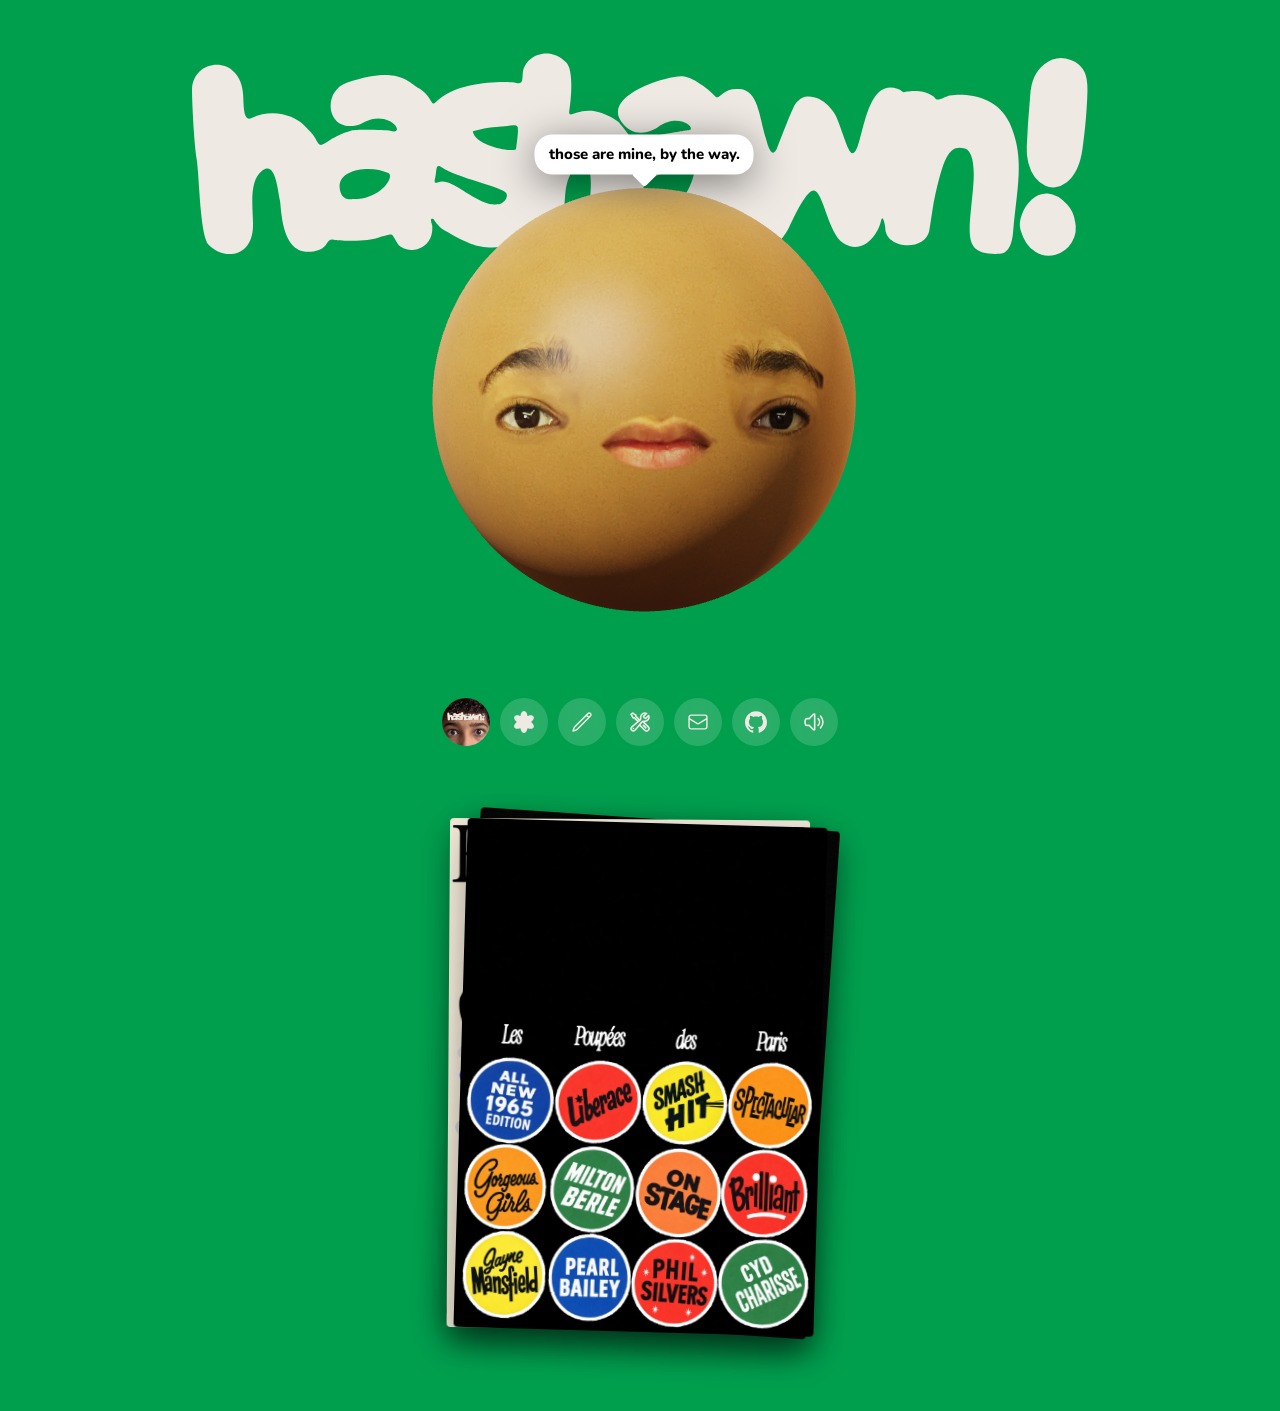
==== commit 69884abd: "Posters as a pile: throw the top one to the back, tap to spread into the grid" ====
--- a/index.html
+++ b/index.html
@@ -32,7 +32,8 @@
     </nav>
   </header>
 
-  <section class="grid" id="grid" aria-label="Posters">
+  <section class="shelf" aria-label="Posters">
+  <div class="grid stacked" id="grid">
     <a class="poster" href="assets/poupees.webp" data-id="poupees" data-title="Les Poupées de Paris" data-line="twelve badges. one afternoon. five colors and a lot of liberace.">
       <img src="assets/poupees-thumb.jpg" alt="Les Poupées de Paris, a sheet of twelve showbiz badges" width="1131" height="1600" loading="lazy">
       <div class="meta">
@@ -51,6 +52,8 @@
         <p class="cap"><b>RAM!</b><span>2026</span><span>collage, type</span></p>
       </div>
     </a>
+  </div>
+  <button class="dk gather" id="gather" hidden aria-label="Stack the posters" title="stack"><svg><use href="#i-stack"/></svg></button>
   </section>
 </main>
 
--- a/style.css
+++ b/style.css
@@ -145,6 +145,18 @@
 .cap span { opacity: 0.6; }
 .cap span::before { content: "·"; margin-right: 0.6em; opacity: 0.5; }
 .slot { border-radius: 4px; background: var(--paper); }
+
+/* the pile: every poster in one slot, each lying a little crooked (transforms set in JS) */
+.grid.stacked {
+  display: block; position: relative; padding-top: 0;
+  width: min(360px, 70vw); aspect-ratio: 1131 / 1600; margin: 48px auto 0;
+}
+.grid.stacked .poster { position: absolute; inset: 0; cursor: pointer; }
+.grid.stacked .poster.lifted { cursor: grabbing; }
+.grid.stacked .poster img { height: 100%; object-fit: cover; box-shadow: 0 14px 34px rgba(0,0,0,0.35); }
+.gather { position: sticky; bottom: 28px; margin: 28px auto 0; z-index: 8; animation: pop 0.32s cubic-bezier(.2,.9,.3,1.4); }
+.gather[hidden] { display: none; }
+@keyframes pop { from { transform: scale(0.4); opacity: 0; } }
 
 .shade { position: fixed; inset: 0; z-index: 35; background: rgba(0,0,0,0.82); }
 .shade[hidden] { display: none; }
@@ -282,6 +294,18 @@
 .drop:hover, .drop.over { border-color: #009f4d; background: rgba(0,159,77,0.08); }
 .drop.over { transform: scale(1.01); }
 .drop.busy { pointer-events: none; opacity: 0.6; }
+.modes { display: flex; align-items: center; gap: 6px; margin-top: 12px; flex-wrap: wrap; }
+.modes span { font-size: 14px; font-weight: 900; color: #7a766f; margin-right: 4px; }
+.modes button {
+  border: 0; border-radius: 999px; padding: 8px 14px; cursor: pointer;
+  font: inherit; font-weight: 900; font-size: 14px; background: rgba(255,255,255,0.6); color: #141311;
+  transition: transform 0.08s, background 0.15s, color 0.15s;
+}
+.modes button:hover { background: #fff; }
+.modes button.on { background: #141311; color: #fff; }
+.modes.sub { margin-top: 6px; }
+.modes.sub button { padding: 6px 12px; font-size: 13px; }
+.modes button:active { transform: scale(0.93) rotate(-2deg); }
 .result { margin-top: 18px; }
 .job { background: #fff; border-radius: 22px; padding: 22px 24px; box-shadow: 0 0 0 var(--rim) #fff, 0 12px 30px rgba(0,0,0,0.08); }
 .job .label { margin: 0; font-weight: 900; font-size: 15px; color: #7a766f; word-break: break-all; }
@@ -299,6 +323,15 @@
   transition: transform 0.08s;
 }
 .btn:active { transform: scale(0.95) rotate(-2deg); }
+.view { margin: 14px 0 4px; border-radius: 14px; overflow: hidden; background: #141311; line-height: 0; }
+.view img { width: 100%; height: auto; display: block; }
+.view.cmp { position: relative; cursor: ew-resize; touch-action: none; --x: 50%; }
+.view.cmp .top { position: absolute; inset: 0; clip-path: inset(0 0 0 var(--x)); }
+.view.cmp .seam { position: absolute; top: 0; bottom: 0; left: var(--x); width: 3px; margin-left: -1.5px; background: #fff; box-shadow: 0 0 0 1px rgba(0,0,0,0.25); }
+.view .tag { position: absolute; top: 10px; padding: 4px 9px; border-radius: 999px; font-size: 12px; font-weight: 900; line-height: 1.2; background: rgba(20,19,17,0.72); color: #fff; }
+.view .tag.l { left: 10px; } .view .tag.r { right: 10px; }
+.slide { width: 100%; margin: 8px 0 0; accent-color: #009f4d; }
+.btn.ghost { background: transparent; color: #141311; box-shadow: inset 0 0 0 2px #141311; margin-left: 8px; }
 .how { margin-top: 30px; color: #3d3a35; }
 .how summary { font-weight: 900; cursor: pointer; color: #141311; }
 .how p { margin: 10px 0 0; font-size: 15px; }
